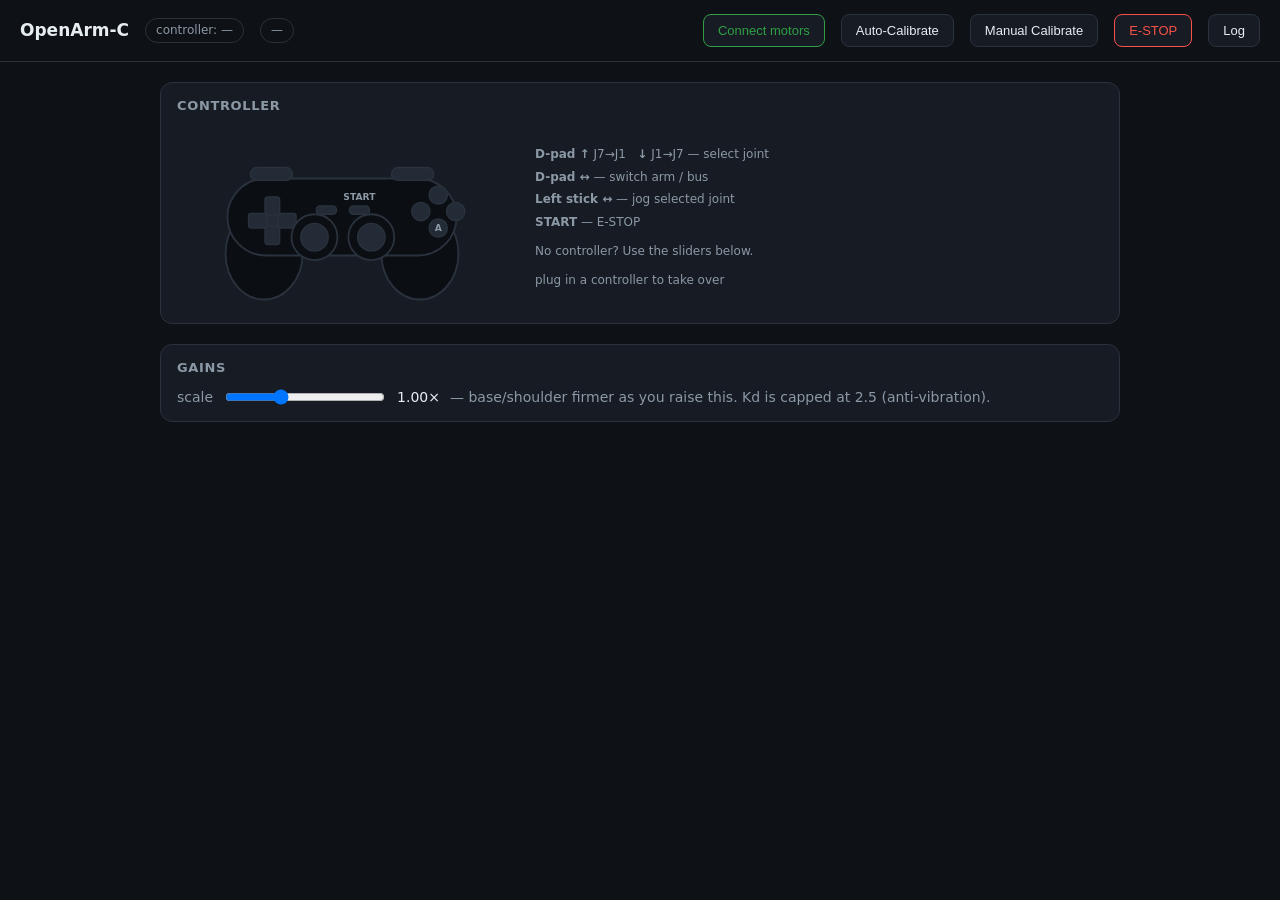
==== openarm-c/web/index.html @ 7d22c750 "OpenArm-C: C rewrite (CAN 2.0 control + dashboard + gamepad); remove Python WebUI - Self-contained C" ====
<!doctype html>
<html lang="en">
<head>
<meta charset="utf-8">
<meta name="viewport" content="width=device-width, initial-scale=1">
<title>OpenArm-C</title>
<style>
  :root { --bg:#0e1116; --panel:#171c24; --line:#2a323d; --fg:#e6edf3; --mut:#8b98a5;
          --ok:#2ea043; --warn:#d29922; --bad:#f85149; --sel:#1f6feb; }
  * { box-sizing:border-box; }
  body { margin:0; font:14px/1.4 system-ui,Segoe UI,Roboto,sans-serif; background:var(--bg); color:var(--fg); }
  header { padding:14px 20px; border-bottom:1px solid var(--line); display:flex; align-items:center; gap:16px; }
  h1 { font-size:17px; margin:0; font-weight:650; }
  .pill { font-size:12px; padding:3px 10px; border-radius:999px; border:1px solid var(--line); color:var(--mut); }
  .pill.on { background:rgba(46,160,67,.15); color:var(--ok); border-color:var(--ok); }
  .pill.off { background:rgba(248,81,73,.12); color:var(--bad); border-color:var(--bad); }
  main { padding:20px; display:grid; gap:20px; max-width:1000px; margin:0 auto; }
  .row { display:flex; gap:10px; flex-wrap:wrap; align-items:center; }
  button { background:var(--panel); color:var(--fg); border:1px solid var(--line); border-radius:8px;
           padding:8px 14px; font-size:13px; cursor:pointer; }
  button:hover { border-color:var(--sel); }
  button.danger { border-color:var(--bad); color:var(--bad); }
  button.go { border-color:var(--ok); color:var(--ok); }
  .card { background:var(--panel); border:1px solid var(--line); border-radius:12px; padding:14px 16px; }
  .card h2 { font-size:13px; text-transform:uppercase; letter-spacing:.05em; color:var(--mut); margin:0 0 10px; }
  table { width:100%; border-collapse:collapse; }
  th,td { text-align:right; padding:6px 8px; border-bottom:1px solid var(--line); font-variant-numeric:tabular-nums; }
  th:first-child,td:first-child { text-align:left; }
  tr.sel td { background:rgba(31,111,235,.14); }
  .bar { position:relative; height:8px; background:#0b0e13; border-radius:4px; overflow:hidden; min-width:120px; }
  .bar > i { position:absolute; top:0; bottom:0; background:var(--sel); }
  .jog button { padding:3px 9px; }
  .status { color:var(--mut); }
  .err { color:var(--bad); font-weight:600; }
  input[type=range]{ width:160px; }
  .muted{color:var(--mut)}
  /* on-screen controller */
  .gp .body { fill:#0b0e13; stroke:var(--line); stroke-width:2; }
  .gp .btn  { fill:#232b36; stroke:var(--line); stroke-width:1.5; transition:fill .05s; }
  .gp .lbl  { fill:var(--mut); font:600 10px system-ui; }
  .gp .hl   { fill:var(--sel); stroke:#79b8ff; }
  .gp.disconnected { opacity:.3; }
  #stick { transition:transform .05s linear; }
</style>
</head>
<body>
<header>
  <h1>OpenArm-C</h1>
  <span id="pad" class="pill">controller: —</span>
  <span id="mode" class="pill">—</span>
  <span id="stat" class="status"></span>
  <span style="flex:1"></span>
  <button id="connect" class="go" onclick="toggleConnect()">Connect motors</button>
  <button id="calib" onclick="api('/api/calibrate')">Auto-Calibrate</button>
  <button id="manual" onclick="toggleManual()">Manual Calibrate</button>
  <button id="mark" onclick="api('/api/manual_mark')" style="display:none">Mark endpoint (A)</button>
  <button id="estop" class="danger" onclick="toggleEstop()">E-STOP</button>
  <button onclick="window.open('/api/log','_blank')">Log</button>
</header>
<main>
  <div class="card">
    <h2>Controller</h2>
    <div class="row" style="align-items:center; gap:28px">
      <svg id="gp" class="gp" viewBox="0 0 360 200" width="330" height="184">
        <ellipse class="body" cx="95"  cy="140" rx="42" ry="50"/>
        <ellipse class="body" cx="265" cy="140" rx="42" ry="50"/>
        <rect class="body" x="55" y="58" width="250" height="84" rx="42"/>
        <rect class="btn" x="80"  y="46" width="46" height="14" rx="7"/>
        <rect class="btn" x="234" y="46" width="46" height="14" rx="7"/>
        <!-- d-pad -->
        <rect class="btn" x="96" y="96" width="16" height="16"/>
        <rect id="dpad-up"    class="btn" x="96"  y="78"  width="16" height="20" rx="3"/>
        <rect id="dpad-down"  class="btn" x="96"  y="110" width="16" height="20" rx="3"/>
        <rect id="dpad-left"  class="btn" x="78"  y="96"  width="20" height="16" rx="3"/>
        <rect id="dpad-right" class="btn" x="110" y="96"  width="20" height="16" rx="3"/>
        <!-- left stick (moves with stick_x) -->
        <circle class="body" cx="150" cy="122" r="25"/>
        <g id="stick"><circle id="lstick" class="btn" cx="150" cy="122" r="15"/></g>
        <!-- right stick -->
        <circle class="body" cx="212" cy="122" r="25"/>
        <circle id="rstick" class="btn" cx="212" cy="122" r="15"/>
        <!-- face buttons -->
        <circle class="btn" cx="285" cy="76"  r="10"/>
        <circle class="btn" cx="266" cy="94"  r="10"/>
        <circle class="btn" cx="304" cy="94"  r="10"/>
        <circle id="btn-a" class="btn" cx="285" cy="112" r="10"/>
        <text class="lbl" x="285" y="112" text-anchor="middle" dy="3.5">A</text>
        <!-- select / start -->
        <rect class="btn" x="152" y="88" width="22" height="9" rx="4"/>
        <rect id="btn-start" class="btn" x="188" y="88" width="22" height="9" rx="4"/>
        <text class="lbl" x="199" y="82" text-anchor="middle">START</text>
      </svg>
      <div class="muted" style="font-size:12px;line-height:1.9">
        <div><b>D-pad ↑</b> J7→J1 &nbsp; <b>↓</b> J1→J7 — select joint</div>
        <div><b>D-pad ↔</b> — switch arm / bus</div>
        <div><b>Left stick ↔</b> — jog selected joint</div>
        <div><b>START</b> — E-STOP</div>
        <div class="muted" style="margin-top:6px">No controller? Use the sliders below.</div>
        <div id="padhint" class="muted" style="margin-top:6px">plug in a controller to take over</div>
      </div>
    </div>
  </div>
  <div class="card">
    <h2>Gains</h2>
    <div class="row">
      <span class="muted">scale</span>
      <input type="range" min="0.5" max="2" step="0.05" value="1" id="gain" oninput="setGain(this.value)">
      <span id="gainv">1.00×</span>
      <span class="muted">— base/shoulder firmer as you raise this. Kd is capped at 2.5 (anti-vibration).</span>
    </div>
  </div>
  <div id="manbanner" class="card" style="display:none; border-color:var(--warn); color:var(--warn)"></div>
  <div id="buses"></div>
</main>
<script>
const $ = s => document.querySelector(s);
const R2D = 180/Math.PI, D2R = Math.PI/180;   // sliders/readouts are in DEGREES
function api(path){ return fetch(path, {method:'POST'}).catch(()=>{}); }
function jog(b,m,d){ api(`/api/jog?bus=${b}&motor=${m}&delta=${d}`); }
function select(b,m){ api(`/api/select?bus=${b}&motor=${m}`); }
function setGain(v){ $('#gainv').textContent = (+v).toFixed(2)+'×'; api(`/api/gain?scale=${v}`); }
let estopped=false, connected=false, manual=false;
function toggleEstop(){ api(estopped?'/api/clear':'/api/estop'); }
function toggleConnect(){ api(connected?'/api/disconnect':'/api/connect'); }
function toggleManual(){ api(manual?'/api/manual_stop':'/api/manual_start'); }

function pct(v,lo,hi){ if(hi<=lo) return 50; let p=(v-lo)/(hi-lo)*100; return Math.max(0,Math.min(100,p)); }

async function tick(){
  let s; try { s = await (await fetch('/api/status')).json(); } catch(e){ return; }
  estopped = s.estopped; connected = s.connected; manual = s.manual_cal;
  const pad = $('#pad');
  pad.textContent = 'controller: ' + (s.pad_connected ? s.pad_name : 'none');
  pad.className = 'pill ' + (s.pad_connected ? 'on':'off');
  const mode = $('#mode');
  mode.textContent = s.estopped ? 'E-STOPPED' : s.calibrating ? 'AUTO-CALIBRATING'
                   : s.manual_cal ? 'MANUAL CALIBRATE' : (!s.connected?'NOT CONNECTED'
                   : (s.pad_connected?'SCHEME 1 (gamepad)':'CONNECTED'));
  mode.className = 'pill ' + (s.estopped||!s.connected?'off':'on');
  $('#stat').textContent = s.status;
  $('#estop').textContent = s.estopped ? 'Clear E-STOP' : 'E-STOP';
  // connect button + gate calibration on being connected (E-STOP disables all)
  const cb=$('#connect');
  cb.textContent = s.connected ? 'Disconnect' : 'Connect motors';
  cb.className = s.connected ? '' : 'go';
  $('#calib').disabled  = !s.connected || s.calibrating || s.manual_cal || s.estopped;
  const mb=$('#manual');
  mb.textContent = s.manual_cal ? 'Exit Manual Cal' : 'Manual Calibrate';
  mb.className = s.manual_cal ? 'go' : '';
  mb.disabled = !s.connected || s.calibrating || s.estopped;
  const mk=$('#mark');
  mk.style.display = s.manual_cal ? '' : 'none';
  mk.disabled = !s.connected || s.estopped;

  // live controller highlight
  const p = s.pad || {stick_x:0,dpad_x:0,dpad_y:0,a:0,start:0};
  $('#gp').classList.toggle('disconnected', !s.pad_connected);
  $('#padhint').textContent = s.pad_connected ? ('active — '+s.pad_name) : 'plug in a controller to take over';
  const hl=(id,on)=>{ const el=document.getElementById(id); if(el) el.classList.toggle('hl',!!on); };
  hl('dpad-up', p.dpad_y<0);   hl('dpad-down', p.dpad_y>0);
  hl('dpad-left', p.dpad_x<0);  hl('dpad-right', p.dpad_x>0);
  hl('btn-a', p.a);  hl('btn-start', p.start);
  const st=document.getElementById('stick');
  if(st) st.setAttribute('transform', `translate(${(p.stick_x*11).toFixed(1)},0)`);

  const banner=$('#manbanner');
  if(s.manual_cal){
    banner.style.display='';
    banner.innerHTML='<b>Manual calibration</b> — pick a joint (D-pad or click its row), jog it with the '+
      'left stick or its slider to one physical limit and press <b>A</b> (or <b>Mark endpoint</b>), '+
      'then jog to the other limit and press <b>A</b> again. Repeat per joint. E-STOP exits.';
  } else banner.style.display='none';

  renderBuses(s);
}

// Build the joint table ONCE per layout, then update values in place, so a
// slider keeps focus while you drag it (a full innerHTML rebuild would reset it).
let layoutSig = '';
function renderBuses(s){
  const sig = s.buses.map(b=>b.iface+':'+b.motors.map(m=>m.id).join(',')).join('|');
  if(sig !== layoutSig){ buildLayout(s); layoutSig = sig; }
  s.buses.forEach((bus,bi)=>bus.motors.forEach(m=>updateJoint(bi,m,s)));
}
function buildLayout(s){
  let html='';
  s.buses.forEach((bus,bi)=>{
    const side = bus.iface==='can1'?' — left arm':bus.iface==='can0'?' — right arm':'';
    html += `<div class="card"><h2>${bus.iface}${side} · ${bus.nmotors} joint(s)</h2><table>`;
    html += `<tr><th>Joint</th><th>angle</th><th>control &nbsp;(drag = move, °)</th><th>target</th><th>τ</th><th>kp/kd</th><th>status</th></tr>`;
    bus.motors.forEach(m=>{
      const k=`${bi}-${m.id}`;
      html += `<tr id="row-${k}" onclick="select(${bi},${m.id})">`+
        `<td>J${m.id}<span id="sel-${k}"></span> <span class="muted">${m.model}</span></td>`+
        `<td id="pos-${k}"></td>`+
        `<td style="min-width:200px"><input type="range" id="sl-${k}" step="0.5" style="width:100%"`+
        ` oninput="onSlide(${bi},${m.id},this.value)" onclick="event.stopPropagation()"></td>`+
        `<td id="tgt-${k}"></td><td id="tau-${k}"></td>`+
        `<td class="muted">${m.kp.toFixed(0)}/${m.kd.toFixed(1)}</td>`+
        `<td id="st-${k}"></td></tr>`;
    });
    html += `</table></div>`;
  });
  $('#buses').innerHTML = html || '<div class="card muted">No motors detected. Are the buses up and powered?</div>';
}
function updateJoint(bi,m,s){
  const k=`${bi}-${m.id}`, g=p=>document.getElementById(p+'-'+k);
  const sel=(bi===s.sel_bus && m.id===s.sel_motor), e=m.err>=8;
  const row=g('row'); if(row) row.className=sel?'sel':'';
  const selm=g('sel'); if(selm) selm.textContent=sel?' ◄':'';
  const pos=g('pos'); if(pos) pos.textContent=(m.pos*R2D).toFixed(1)+'°';
  const tgt=g('tgt'); if(tgt) tgt.textContent=(m.target*R2D).toFixed(1)+'°';
  const tau=g('tau'); if(tau) tau.textContent=m.tau.toFixed(2);
  const stt=g('st'); if(stt){
    let txt = e?('ERR '+m.err):(m.active?'hold':'off');
    if(s.manual_cal) txt = m.cal_step===2 ? ('✔ ['+(m.tmin*R2D).toFixed(0)+'…'+(m.tmax*R2D).toFixed(0)+'°]')
                        : m.cal_step===1 ? '① end1 set — jog + Mark' : 'jog to a limit + Mark';
    stt.textContent=txt; stt.className=e?'err':'';
  }
  const sl=g('sl');
  if(sl){
    // Degrees. While still defining this joint's limits, allow a wide free-jog
    // range; once both endpoints are marked snap the slider to the new range.
    if(s.manual_cal && m.cal_step<2){ sl.min="-180"; sl.max="180"; }
    else { sl.min=(m.tmin*R2D).toFixed(0); sl.max=(m.tmax*R2D).toFixed(0); }
    sl.disabled = !s.connected || s.estopped;   // E-STOP / not-connected disables
    // reflect the ACTUAL encoder ANGLE: if the motor isn't physically moving
    // (e.g. stalled/too weak), the slider doesn't move either. Skip while dragging.
    if(document.activeElement!==sl) sl.value=(m.pos*R2D).toFixed(1);
  }
}
function onSlide(bi,id,vdeg){ api(`/api/target?bus=${bi}&motor=${id}&pos=${(vdeg*D2R).toFixed(4)}`); }

setInterval(tick, 100); tick();
</script>
</body>
</html>
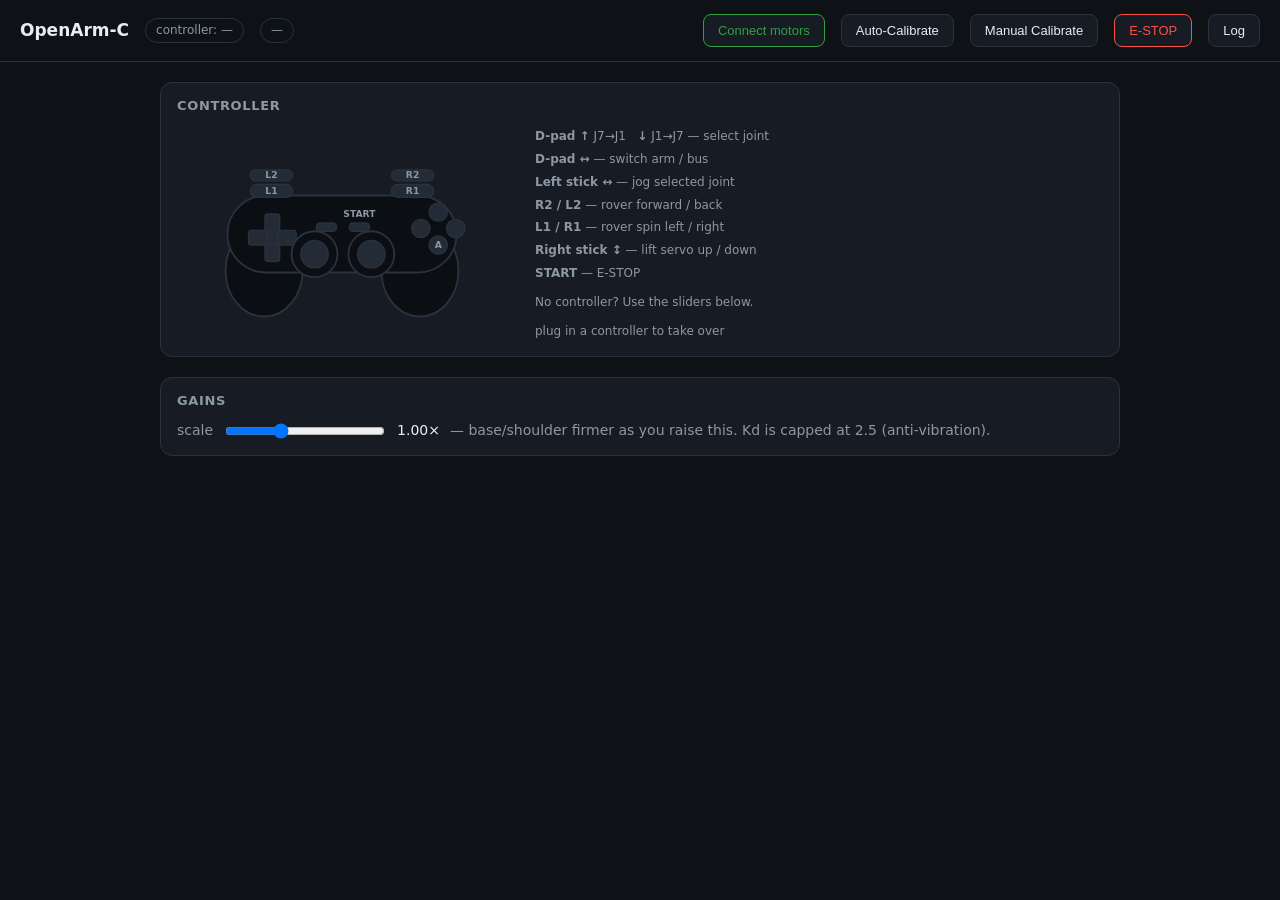
==== commit 36c86758: "Integrate RoverServoLib: Ranger rover (can2) + DS-2C lift servo (can3) Consolidate the AgileX Ranger" ====
--- a/openarm-c/web/index.html
+++ b/openarm-c/web/index.html
@@ -65,8 +65,15 @@
         <ellipse class="body" cx="95"  cy="140" rx="42" ry="50"/>
         <ellipse class="body" cx="265" cy="140" rx="42" ry="50"/>
         <rect class="body" x="55" y="58" width="250" height="84" rx="42"/>
-        <rect class="btn" x="80"  y="46" width="46" height="14" rx="7"/>
-        <rect class="btn" x="234" y="46" width="46" height="14" rx="7"/>
+        <!-- triggers (L2/R2) + bumpers (L1/R1) -->
+        <rect id="btn-l2" class="btn" x="80"  y="30" width="46" height="12" rx="6"/>
+        <rect id="btn-r2" class="btn" x="234" y="30" width="46" height="12" rx="6"/>
+        <text class="lbl" x="103" y="39" text-anchor="middle">L2</text>
+        <text class="lbl" x="257" y="39" text-anchor="middle">R2</text>
+        <rect id="btn-l1" class="btn" x="80"  y="46" width="46" height="14" rx="7"/>
+        <rect id="btn-r1" class="btn" x="234" y="46" width="46" height="14" rx="7"/>
+        <text class="lbl" x="103" y="56" text-anchor="middle">L1</text>
+        <text class="lbl" x="257" y="56" text-anchor="middle">R1</text>
         <!-- d-pad -->
         <rect class="btn" x="96" y="96" width="16" height="16"/>
         <rect id="dpad-up"    class="btn" x="96"  y="78"  width="16" height="20" rx="3"/>
@@ -76,9 +83,9 @@
         <!-- left stick (moves with stick_x) -->
         <circle class="body" cx="150" cy="122" r="25"/>
         <g id="stick"><circle id="lstick" class="btn" cx="150" cy="122" r="15"/></g>
-        <!-- right stick -->
+        <!-- right stick (moves with rstick, drives the lift servo) -->
         <circle class="body" cx="212" cy="122" r="25"/>
-        <circle id="rstick" class="btn" cx="212" cy="122" r="15"/>
+        <g id="rstickg"><circle id="rstick" class="btn" cx="212" cy="122" r="15"/></g>
         <!-- face buttons -->
         <circle class="btn" cx="285" cy="76"  r="10"/>
         <circle class="btn" cx="266" cy="94"  r="10"/>
@@ -94,6 +101,9 @@
         <div><b>D-pad ↑</b> J7→J1 &nbsp; <b>↓</b> J1→J7 — select joint</div>
         <div><b>D-pad ↔</b> — switch arm / bus</div>
         <div><b>Left stick ↔</b> — jog selected joint</div>
+        <div><b>R2 / L2</b> — rover forward / back</div>
+        <div><b>L1 / R1</b> — rover spin left / right</div>
+        <div><b>Right stick ↕</b> — lift servo up / down</div>
         <div><b>START</b> — E-STOP</div>
         <div class="muted" style="margin-top:6px">No controller? Use the sliders below.</div>
         <div id="padhint" class="muted" style="margin-top:6px">plug in a controller to take over</div>
@@ -107,6 +117,25 @@
       <input type="range" min="0.5" max="2" step="0.05" value="1" id="gain" oninput="setGain(this.value)">
       <span id="gainv">1.00×</span>
       <span class="muted">— base/shoulder firmer as you raise this. Kd is capped at 2.5 (anti-vibration).</span>
+    </div>
+  </div>
+  <div id="rovercard" class="card" style="display:none">
+    <h2>Rover &amp; Lift</h2>
+    <div class="row" style="gap:28px; flex-wrap:wrap">
+      <div id="rover-box">
+        <div><b>Ranger Air</b> <span id="rover-pill" class="pill off">—</span></div>
+        <div class="muted" style="font-size:12px;line-height:1.8;margin-top:4px">
+          <div>drive: <span id="rover-drive">idle</span></div>
+          <div>battery: <span id="rover-volt">—</span></div>
+        </div>
+      </div>
+      <div id="lift-box">
+        <div><b>DS2-C Lift</b> <span id="lift-pill" class="pill off">—</span></div>
+        <div class="muted" style="font-size:12px;line-height:1.8;margin-top:4px">
+          <div>velocity: <span id="lift-vel">0</span> pps</div>
+          <div class="muted">right stick ↑ = up, ↓ = down</div>
+        </div>
+      </div>
     </div>
   </div>
   <div id="manbanner" class="card" style="display:none; border-color:var(--warn); color:var(--warn)"></div>
@@ -153,15 +182,38 @@
   mk.disabled = !s.connected || s.estopped;
 
   // live controller highlight
-  const p = s.pad || {stick_x:0,dpad_x:0,dpad_y:0,a:0,start:0};
+  const p = s.pad || {stick_x:0,rstick_x:0,rstick_y:0,dpad_x:0,dpad_y:0,a:0,start:0,l1:0,r1:0,l2:0,r2:0};
   $('#gp').classList.toggle('disconnected', !s.pad_connected);
   $('#padhint').textContent = s.pad_connected ? ('active — '+s.pad_name) : 'plug in a controller to take over';
   const hl=(id,on)=>{ const el=document.getElementById(id); if(el) el.classList.toggle('hl',!!on); };
   hl('dpad-up', p.dpad_y<0);   hl('dpad-down', p.dpad_y>0);
   hl('dpad-left', p.dpad_x<0);  hl('dpad-right', p.dpad_x>0);
   hl('btn-a', p.a);  hl('btn-start', p.start);
+  hl('btn-l1', p.l1);  hl('btn-r1', p.r1);
+  hl('btn-l2', p.l2>0.05);  hl('btn-r2', p.r2>0.05);
   const st=document.getElementById('stick');
   if(st) st.setAttribute('transform', `translate(${(p.stick_x*11).toFixed(1)},0)`);
+  const rst=document.getElementById('rstickg');
+  if(rst) rst.setAttribute('transform', `translate(${(p.rstick_x*11).toFixed(1)},${(p.rstick_y*11).toFixed(1)})`);
+
+  // rover + lift status card
+  const rc=$('#rovercard');
+  if(s.rover?.present || s.lift?.present){
+    rc.style.display='';
+    const rv=s.rover||{}, lf=s.lift||{};
+    const rpill=$('#rover-pill');
+    rpill.textContent = rv.estop ? 'CHASSIS E-STOP' : (rv.enabled ? 'armed' : 'standby');
+    rpill.className = 'pill ' + (rv.estop ? 'off' : (rv.enabled ? 'on' : 'off'));
+    let drive='idle';
+    if(Math.abs(rv.ang)>0.001) drive = (rv.ang>0?'spin left ':'spin right ')+Math.abs(rv.ang).toFixed(2)+' rad/s';
+    else if(Math.abs(rv.lin)>0.001) drive = (rv.lin>0?'forward ':'reverse ')+Math.abs(rv.lin).toFixed(2)+' m/s';
+    $('#rover-drive').textContent = drive;
+    $('#rover-volt').textContent = rv.voltage>0 ? rv.voltage.toFixed(1)+' V' : '—';
+    const lpill=$('#lift-pill');
+    lpill.textContent = lf.enabled ? 'enabled' : 'disabled';
+    lpill.className = 'pill ' + (lf.enabled ? 'on' : 'off');
+    $('#lift-vel').textContent = lf.vel|0;
+  } else rc.style.display='none';
 
   const banner=$('#manbanner');
   if(s.manual_cal){
